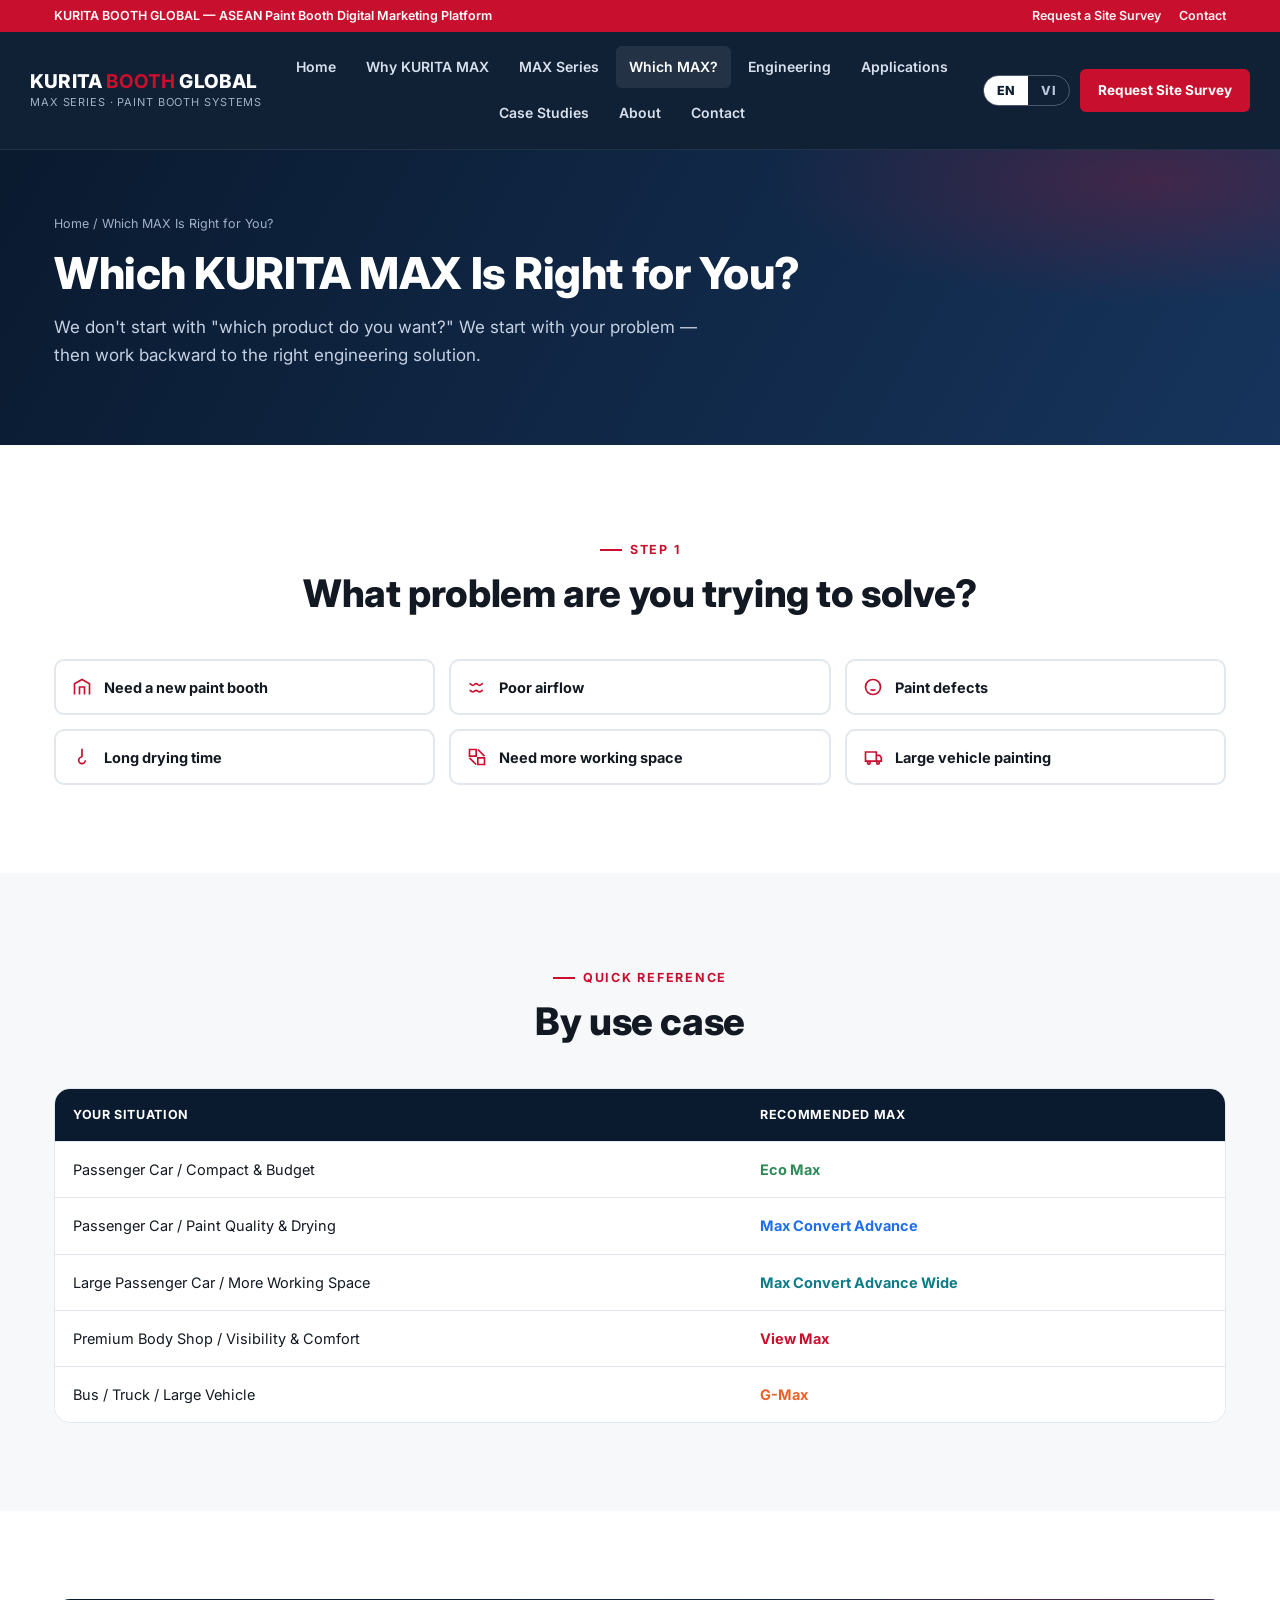
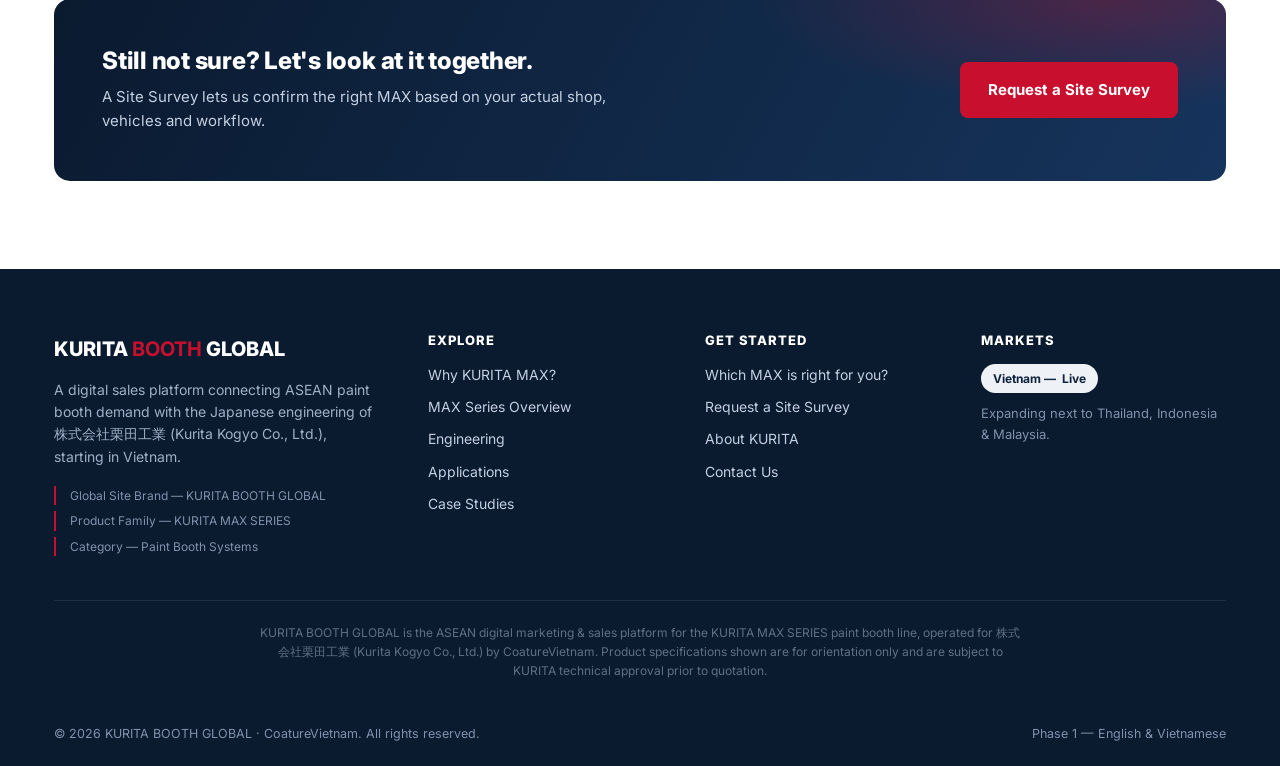
==== which-max.html @ d33c66dc "Add KURITA BOOTH GLOBAL bilingual website (EN/VI) Static 10-page site implementing the KURITA BOOTH " ====
<!DOCTYPE html>
<html lang="en" data-lang="en">
<head>
<meta charset="UTF-8">
<meta name="viewport" content="width=device-width, initial-scale=1.0">
<title>Which KURITA MAX Is Right for You? | KURITA BOOTH GLOBAL</title>
<meta name="description" content="Answer a few simple questions about your vehicles and paint booth challenges to find the right KURITA MAX model.">
<link rel="preconnect" href="https://fonts.googleapis.com">
<link href="https://fonts.googleapis.com/css2?family=Inter:wght@400;500;600;700;800&display=swap" rel="stylesheet">
<link rel="stylesheet" href="assets/css/style.css">
</head>
<body>

<header class="site-header">
  <div class="topbar">
    <div class="container">
      <div class="topbar-links">
        <span class="lang-en">KURITA BOOTH GLOBAL — ASEAN Paint Booth Digital Marketing Platform</span>
        <span class="lang-vi">KURITA BOOTH GLOBAL — Nền tảng Digital Marketing Paint Booth cho ASEAN</span>
      </div>
      <div class="topbar-links">
        <a href="site-survey.html"><span class="lang-en">Request a Site Survey</span><span class="lang-vi">Yêu cầu Site Survey</span></a>
        <a href="contact.html"><span class="lang-en">Contact</span><span class="lang-vi">Liên hệ</span></a>
      </div>
    </div>
  </div>
  <div class="container nav-wrap">
    <a href="index.html" class="brand">
      <span class="brand-name">KURITA <b>BOOTH</b> GLOBAL</span>
      <span class="brand-sub">MAX Series · Paint Booth Systems</span>
    </a>
    <nav class="nav">
      <a href="index.html"><span class="lang-en">Home</span><span class="lang-vi">Trang chủ</span></a>
      <a href="why-kurita-max.html"><span class="lang-en">Why KURITA MAX</span><span class="lang-vi">Vì sao chọn KURITA MAX</span></a>
      <a href="max-series.html"><span class="lang-en">MAX Series</span><span class="lang-vi">Dòng MAX Series</span></a>
      <a href="which-max.html" class="active"><span class="lang-en">Which MAX?</span><span class="lang-vi">Chọn MAX nào?</span></a>
      <a href="engineering.html"><span class="lang-en">Engineering</span><span class="lang-vi">Kỹ thuật</span></a>
      <a href="applications.html"><span class="lang-en">Applications</span><span class="lang-vi">Ứng dụng</span></a>
      <a href="case-studies.html"><span class="lang-en">Case Studies</span><span class="lang-vi">Case Study</span></a>
      <a href="about.html"><span class="lang-en">About</span><span class="lang-vi">Giới thiệu</span></a>
      <a href="contact.html"><span class="lang-en">Contact</span><span class="lang-vi">Liên hệ</span></a>
    </nav>
    <div class="nav-actions">
      <div class="lang-toggle">
        <button data-set-lang="en">EN</button>
        <button data-set-lang="vi">VI</button>
      </div>
      <a href="site-survey.html" class="btn btn-primary btn-sm">
        <span class="lang-en">Request Site Survey</span><span class="lang-vi">Yêu cầu Site Survey</span>
      </a>
      <button class="nav-toggle" aria-label="Menu">
        <svg viewBox="0 0 24 24" fill="none" stroke="currentColor" stroke-width="2"><path d="M3 6h18M3 12h18M3 18h18"/></svg>
      </button>
    </div>
  </div>
</header>

<section class="page-hero">
  <div class="container">
    <div class="breadcrumb"><a href="index.html">Home</a> / <span class="lang-en">Which MAX Is Right for You?</span><span class="lang-vi">Chọn MAX nào phù hợp?</span></div>
    <h1><span class="lang-en">Which KURITA MAX Is Right for You?</span><span class="lang-vi">MAX Nào Phù Hợp Với Bạn?</span></h1>
    <p><span class="lang-en">We don't start with "which product do you want?" We start with your problem — then work backward to the right engineering solution.</span><span class="lang-vi">Chúng tôi không bắt đầu bằng câu hỏi "bạn muốn sản phẩm nào?". Chúng tôi bắt đầu từ vấn đề của bạn — rồi đi ngược lại để tìm ra giải pháp kỹ thuật phù hợp.</span></p>
  </div>
</section>

<section class="section">
  <div class="container">
    <div class="section-head center">
      <span class="eyebrow"><span class="lang-en">Step 1</span><span class="lang-vi">Bước 1</span></span>
      <h2 class="section-title"><span class="lang-en">What problem are you trying to solve?</span><span class="lang-vi">Bạn đang muốn giải quyết vấn đề gì?</span></h2>
    </div>

    <div class="problem-grid">
      <button class="problem-chip" data-problem="new-booth">
        <svg viewBox="0 0 24 24" fill="none" stroke="currentColor" stroke-width="2"><path d="M3 21V8l9-5 9 5v13"/><path d="M9 21V12h6v9"/></svg>
        <span><span class="lang-en">Need a new paint booth</span><span class="lang-vi">Cần lắp đặt Paint Booth mới</span></span>
      </button>
      <button class="problem-chip" data-problem="airflow">
        <svg viewBox="0 0 24 24" fill="none" stroke="currentColor" stroke-width="2"><path d="M3 8c2 0 2 2 4 2s2-2 4-2 2 2 4 2 2-2 4-2M3 16c2 0 2 2 4 2s2-2 4-2 2 2 4 2 2-2 4-2"/></svg>
        <span><span class="lang-en">Poor airflow</span><span class="lang-vi">Luồng khí kém</span></span>
      </button>
      <button class="problem-chip" data-problem="defects">
        <svg viewBox="0 0 24 24" fill="none" stroke="currentColor" stroke-width="2"><circle cx="12" cy="12" r="9"/><path d="M9 9l.01.01M15 9l.01.01M9 15c1 1 5 1 6 0"/></svg>
        <span><span class="lang-en">Paint defects</span><span class="lang-vi">Lỗi bề mặt sơn</span></span>
      </button>
      <button class="problem-chip" data-problem="drying">
        <svg viewBox="0 0 24 24" fill="none" stroke="currentColor" stroke-width="2"><path d="M12 2v10M12 12a4 4 0 1 0 4 4"/></svg>
        <span><span class="lang-en">Long drying time</span><span class="lang-vi">Thời gian sấy lâu</span></span>
      </button>
      <button class="problem-chip" data-problem="space">
        <svg viewBox="0 0 24 24" fill="none" stroke="currentColor" stroke-width="2"><path d="M3 3h8v8H3zM13 13h8v8h-8z"/><path d="M13 3l8 8M3 13l8 8"/></svg>
        <span><span class="lang-en">Need more working space</span><span class="lang-vi">Cần thêm không gian thao tác</span></span>
      </button>
      <button class="problem-chip" data-problem="large-vehicle">
        <svg viewBox="0 0 24 24" fill="none" stroke="currentColor" stroke-width="2"><path d="M3 17h13V6H3zM16 10h4l2 3v4h-6z"/><circle cx="7" cy="19" r="1.6"/><circle cx="18" cy="19" r="1.6"/></svg>
        <span><span class="lang-en">Large vehicle painting</span><span class="lang-vi">Sơn xe kích thước lớn</span></span>
      </button>
    </div>

    <div class="problem-result" id="problem-result">
      <span class="eyebrow"><span class="lang-en">Step 2 — Result</span><span class="lang-vi">Bước 2 — Kết quả</span></span>
      <div class="problem-result-grid" style="margin-top:16px">
        <div class="pr-step">
          <b><span class="lang-en">Engineering Requirement</span><span class="lang-vi">Yêu cầu kỹ thuật</span></b>
          <div class="val" data-out="req"><span class="lang-en">—</span><span class="lang-vi">—</span></div>
        </div>
        <div class="pr-arrow">
          <svg viewBox="0 0 24 24" fill="none" stroke="currentColor" stroke-width="2"><path d="M5 12h14M13 6l6 6-6 6"/></svg>
        </div>
        <div class="pr-step">
          <b><span class="lang-en">Recommended MAX</span><span class="lang-vi">MAX được đề xuất</span></b>
          <div class="val"><a data-out="model-link" href="max-series.html" style="color:var(--red)"><span data-out="model">—</span></a></div>
        </div>
      </div>
      <p class="form-note" style="margin-top:18px;font-size:14px;color:var(--steel-600)" data-out="note">
        <span class="lang-en">—</span><span class="lang-vi">—</span>
      </p>
      <div style="margin-top:18px;display:flex;gap:12px;flex-wrap:wrap">
        <a href="site-survey.html" class="btn btn-primary btn-sm">
          <span class="lang-en">Request a Site Survey</span><span class="lang-vi">Yêu cầu Site Survey</span>
        </a>
        <a href="max-series.html" class="btn btn-outline btn-sm">
          <span class="lang-en">View MAX Series details</span><span class="lang-vi">Xem chi tiết MAX Series</span>
        </a>
      </div>
    </div>
  </div>
</section>

<section class="section section--alt">
  <div class="container">
    <div class="section-head center">
      <span class="eyebrow"><span class="lang-en">Quick Reference</span><span class="lang-vi">Tra cứu nhanh</span></span>
      <h2 class="section-title"><span class="lang-en">By use case</span><span class="lang-vi">Theo tình huống sử dụng</span></h2>
    </div>
    <div class="table-wrap">
      <table class="compare">
        <thead>
          <tr>
            <th><span class="lang-en">Your Situation</span><span class="lang-vi">Tình huống của bạn</span></th>
            <th><span class="lang-en">Recommended MAX</span><span class="lang-vi">MAX được đề xuất</span></th>
          </tr>
        </thead>
        <tbody>
          <tr>
            <td><span class="lang-en">Passenger Car / Compact &amp; Budget</span><span class="lang-vi">Xe con / Ngân sách vừa phải</span></td>
            <td><a href="max-series.html#eco-max" style="color:var(--acc-eco);font-weight:700">Eco Max</a></td>
          </tr>
          <tr>
            <td><span class="lang-en">Passenger Car / Paint Quality &amp; Drying</span><span class="lang-vi">Xe con / Chất lượng Sơn &amp; Sấy</span></td>
            <td><a href="max-series.html#max-convert-advance" style="color:var(--acc-adv);font-weight:700">Max Convert Advance</a></td>
          </tr>
          <tr>
            <td><span class="lang-en">Large Passenger Car / More Working Space</span><span class="lang-vi">Xe con cỡ lớn / Cần thêm không gian</span></td>
            <td><a href="max-series.html#max-convert-advance-wide" style="color:var(--acc-wide);font-weight:700">Max Convert Advance Wide</a></td>
          </tr>
          <tr>
            <td><span class="lang-en">Premium Body Shop / Visibility &amp; Comfort</span><span class="lang-vi">Xưởng cao cấp / Tầm nhìn &amp; Thoải mái</span></td>
            <td><a href="max-series.html#view-max" style="color:var(--acc-view);font-weight:700">View Max</a></td>
          </tr>
          <tr>
            <td><span class="lang-en">Bus / Truck / Large Vehicle</span><span class="lang-vi">Bus / Xe tải / Xe cỡ lớn</span></td>
            <td><a href="max-series.html#g-max" style="color:var(--acc-gmax);font-weight:700">G-Max</a></td>
          </tr>
        </tbody>
      </table>
    </div>
  </div>
</section>

<section class="section">
  <div class="container">
    <div class="cta-banner">
      <div class="cta-banner-text">
        <h3><span class="lang-en">Still not sure? Let's look at it together.</span><span class="lang-vi">Vẫn chưa chắc chắn? Hãy cùng chúng tôi xem xét trực tiếp.</span></h3>
        <p><span class="lang-en">A Site Survey lets us confirm the right MAX based on your actual shop, vehicles and workflow.</span><span class="lang-vi">Site Survey giúp chúng tôi xác nhận MAX phù hợp dựa trên xưởng, loại xe và quy trình thực tế của bạn.</span></p>
      </div>
      <div class="cta-banner-actions">
        <a href="site-survey.html" class="btn btn-primary"><span class="lang-en">Request a Site Survey</span><span class="lang-vi">Yêu cầu Site Survey</span></a>
      </div>
    </div>
  </div>
</section>

<footer class="site-footer">
  <div class="container">
    <div class="footer-grid">
      <div class="footer-col">
        <div class="footer-brand-name">KURITA <b>BOOTH</b> GLOBAL</div>
        <p class="footer-desc">
          <span class="lang-en">A digital sales platform connecting ASEAN paint booth demand with the Japanese engineering of 株式会社栗田工業 (Kurita Kogyo Co., Ltd.), starting in Vietnam.</span>
          <span class="lang-vi">Nền tảng bán hàng số kết nối nhu cầu Paint Booth tại ASEAN với năng lực kỹ thuật Nhật Bản của 株式会社栗田工業 (Kurita Kogyo Co., Ltd.), khởi đầu tại Vietnam.</span>
        </p>
        <div class="footer-tiers">
          <span>Global Site Brand — KURITA BOOTH GLOBAL</span>
          <span>Product Family — KURITA MAX SERIES</span>
          <span>Category — Paint Booth Systems</span>
        </div>
      </div>
      <div class="footer-col">
        <h4><span class="lang-en">Explore</span><span class="lang-vi">Khám phá</span></h4>
        <ul>
          <li><a href="why-kurita-max.html"><span class="lang-en">Why KURITA MAX?</span><span class="lang-vi">Vì sao chọn KURITA MAX?</span></a></li>
          <li><a href="max-series.html"><span class="lang-en">MAX Series Overview</span><span class="lang-vi">Tổng quan MAX Series</span></a></li>
          <li><a href="engineering.html"><span class="lang-en">Engineering</span><span class="lang-vi">Kỹ thuật</span></a></li>
          <li><a href="applications.html"><span class="lang-en">Applications</span><span class="lang-vi">Ứng dụng</span></a></li>
          <li><a href="case-studies.html"><span class="lang-en">Case Studies</span><span class="lang-vi">Case Study</span></a></li>
        </ul>
      </div>
      <div class="footer-col">
        <h4><span class="lang-en">Get Started</span><span class="lang-vi">Bắt đầu</span></h4>
        <ul>
          <li><a href="which-max.html"><span class="lang-en">Which MAX is right for you?</span><span class="lang-vi">MAX nào phù hợp với bạn?</span></a></li>
          <li><a href="site-survey.html"><span class="lang-en">Request a Site Survey</span><span class="lang-vi">Yêu cầu Site Survey</span></a></li>
          <li><a href="about.html"><span class="lang-en">About KURITA</span><span class="lang-vi">Về KURITA</span></a></li>
          <li><a href="contact.html"><span class="lang-en">Contact Us</span><span class="lang-vi">Liên hệ</span></a></li>
        </ul>
      </div>
      <div class="footer-col">
        <h4><span class="lang-en">Markets</span><span class="lang-vi">Thị trường</span></h4>
        <ul>
          <li><span class="badge-phase">Vietnam — <span class="lang-en">Live</span><span class="lang-vi">Đang triển khai</span></span></li>
          <li style="margin-top:10px;color:#7f93ac;font-size:13px">
            <span class="lang-en">Expanding next to Thailand, Indonesia &amp; Malaysia.</span>
            <span class="lang-vi">Mở rộng tiếp theo sang Thailand, Indonesia &amp; Malaysia.</span>
          </li>
        </ul>
      </div>
    </div>
    <p class="footer-disclaimer" style="padding-top:22px">
      <span class="lang-en">KURITA BOOTH GLOBAL is the ASEAN digital marketing &amp; sales platform for the KURITA MAX SERIES paint booth line, operated for 株式会社栗田工業 (Kurita Kogyo Co., Ltd.) by CoatureVietnam. Product specifications shown are for orientation only and are subject to KURITA technical approval prior to quotation.</span>
      <span class="lang-vi">KURITA BOOTH GLOBAL là nền tảng digital marketing &amp; bán hàng tại ASEAN cho dòng Paint Booth KURITA MAX SERIES, được CoatureVietnam vận hành cho 株式会社栗田工業 (Kurita Kogyo Co., Ltd.). Thông số sản phẩm hiển thị chỉ mang tính định hướng và cần được KURITA xác nhận kỹ thuật trước khi báo giá chính thức.</span>
    </p>
    <div class="footer-bottom">
      <span>© <span data-year></span> KURITA BOOTH GLOBAL · CoatureVietnam. <span class="lang-en">All rights reserved.</span><span class="lang-vi">Bảo lưu mọi quyền.</span></span>
      <span><span class="lang-en">Phase 1 — English &amp; Vietnamese</span><span class="lang-vi">Giai đoạn 1 — Tiếng Anh &amp; Tiếng Việt</span></span>
    </div>
  </div>
</footer>
<script src="assets/js/main.js"></script>
</body>
</html>
---- assets/css/style.css ----
/* ==========================================================================
   KURITA BOOTH GLOBAL — ASEAN Paint Booth Digital Marketing Platform
   Design Concept: Japanese Engineering / Professional / Industrial / Clean / Reliable / Modern
   ========================================================================== */

:root{
  --navy-900:#0a1a2f;
  --navy-800:#0f2340;
  --navy-700:#16345c;
  --steel-600:#4a5b6e;
  --steel-400:#7c8ba0;
  --steel-100:#eef1f5;
  --steel-50:#f6f8fa;
  --ink:#131922;
  --white:#ffffff;
  --red:#c8102e;
  --red-dark:#9c0c23;
  --line:#e2e7ee;

  --acc-eco:#2e8b57;
  --acc-adv:#1f6feb;
  --acc-wide:#0e7c86;
  --acc-view:#c8102e;
  --acc-gmax:#e8622c;

  --radius:10px;
  --radius-lg:16px;
  --shadow-sm:0 1px 2px rgba(15,35,64,.06), 0 1px 1px rgba(15,35,64,.04);
  --shadow-md:0 8px 24px rgba(15,35,64,.10);
  --shadow-lg:0 16px 40px rgba(15,35,64,.16);
  --maxw:1220px;
  --font:'Inter',-apple-system,BlinkMacSystemFont,"Segoe UI",Roboto,"Helvetica Neue",Arial,sans-serif;
}

*,*::before,*::after{box-sizing:border-box}
html{scroll-behavior:smooth}
body{
  margin:0;
  font-family:var(--font);
  color:var(--ink);
  background:var(--white);
  -webkit-font-smoothing:antialiased;
  line-height:1.6;
}
img{max-width:100%;display:block}
a{color:inherit;text-decoration:none}
ul{list-style:none;margin:0;padding:0}
h1,h2,h3,h4{margin:0;font-weight:800;letter-spacing:-.01em;line-height:1.15}
p{margin:0}
button{font-family:inherit}
.container{max-width:var(--maxw);margin:0 auto;padding:0 24px}

/* language toggle visibility */
[data-lang="en"] .lang-vi{display:none !important}
[data-lang="vi"] .lang-en{display:none !important}

/* ---------- utility ---------- */
.eyebrow{
  display:inline-flex;align-items:center;gap:8px;
  font-size:12.5px;font-weight:700;letter-spacing:.14em;text-transform:uppercase;
  color:var(--red);
}
.eyebrow::before{content:"";width:22px;height:2px;background:var(--red);display:inline-block}
.section{padding:88px 0}
.section--tight{padding:64px 0}
.section--alt{background:var(--steel-50)}
.section--navy{background:var(--navy-900);color:var(--white)}
.section-head{max-width:720px;margin-bottom:44px}
.section-head.center{max-width:760px;margin-left:auto;margin-right:auto;text-align:center}
.section-title{font-size:clamp(26px,3.4vw,38px);margin-top:12px}
.section-sub{margin-top:16px;color:var(--steel-600);font-size:17px}
.section--navy .section-sub{color:#b9c6da}
.section--navy .eyebrow{color:#ff6b7f}

.tag{
  display:inline-block;font-size:11.5px;font-weight:800;letter-spacing:.09em;
  text-transform:uppercase;padding:5px 10px;border-radius:100px;
}

/* ---------- buttons ---------- */
.btn{
  display:inline-flex;align-items:center;justify-content:center;gap:8px;
  padding:14px 26px;border-radius:8px;font-weight:700;font-size:15px;
  border:2px solid transparent;cursor:pointer;transition:.18s ease;white-space:nowrap;
}
.btn-primary{background:var(--red);color:#fff}
.btn-primary:hover{background:var(--red-dark)}
.btn-secondary{background:transparent;border-color:rgba(255,255,255,.5);color:#fff}
.btn-secondary:hover{background:rgba(255,255,255,.12)}
.btn-outline{background:transparent;border-color:var(--navy-800);color:var(--navy-800)}
.btn-outline:hover{background:var(--navy-800);color:#fff}
.btn-sm{padding:9px 16px;font-size:13.5px;border-radius:6px}
.btn-block{width:100%}
.btn svg{width:16px;height:16px;flex:none}

/* ==========================================================================
   HEADER / NAV
   ========================================================================== */
.site-header{
  position:sticky;top:0;z-index:100;background:rgba(10,26,47,.97);
  backdrop-filter:blur(6px);
  border-bottom:1px solid rgba(255,255,255,.08);
}
.topbar{
  background:var(--red);color:#fff;font-size:12.5px;font-weight:600;
}
.topbar .container{display:flex;justify-content:space-between;align-items:center;padding-top:6px;padding-bottom:6px;gap:12px}
.topbar-links{display:flex;gap:18px;flex-wrap:wrap}
.topbar-links a{opacity:.95}
.topbar-links a:hover{text-decoration:underline}

.nav-wrap{display:flex;align-items:center;justify-content:space-between;padding:14px 0;gap:20px}
.brand{display:flex;flex-direction:column;line-height:1.1;color:#fff}
.brand-name{font-size:19px;font-weight:800;letter-spacing:.01em}
.brand-name b{color:var(--red)}
.brand-sub{font-size:11px;color:#9fb0c7;letter-spacing:.08em;text-transform:uppercase;margin-top:3px}

.nav{display:flex;align-items:center;gap:4px;flex:1;justify-content:center;flex-wrap:wrap}
.nav a{
  color:#d7e0ee;font-size:14px;font-weight:600;padding:10px 13px;border-radius:6px;
  transition:.15s;
}
.nav a:hover,.nav a.active{color:#fff;background:rgba(255,255,255,.08)}

.nav-actions{display:flex;align-items:center;gap:10px}
.lang-toggle{
  display:flex;border:1px solid rgba(255,255,255,.25);border-radius:100px;overflow:hidden;
}
.lang-toggle button{
  background:transparent;border:none;color:#b9c6da;font-size:12.5px;font-weight:800;
  padding:7px 13px;cursor:pointer;letter-spacing:.03em;
}
.lang-toggle button.is-active{background:#fff;color:var(--navy-900)}

.nav-toggle{display:none;background:transparent;border:none;color:#fff;padding:8px;cursor:pointer}
.nav-toggle svg{width:26px;height:26px}

@media (max-width:960px){
  .nav{
    position:absolute;top:100%;left:0;right:0;background:var(--navy-800);
    flex-direction:column;align-items:stretch;padding:10px 20px 18px;gap:2px;
    display:none;border-bottom:1px solid rgba(255,255,255,.1);
  }
  .nav.is-open{display:flex}
  .nav a{padding:12px 8px;border-bottom:1px solid rgba(255,255,255,.06)}
  .nav-toggle{display:inline-flex}
  .site-header{position:sticky}
}
@media (max-width:640px){
  .topbar .container{font-size:11.5px}
  .topbar-links{gap:12px}
}

/* ==========================================================================
   HERO
   ========================================================================== */
.hero{
  position:relative;background:linear-gradient(120deg,var(--navy-900) 0%,var(--navy-700) 100%);
  color:#fff;overflow:hidden;
}
.hero::after{
  content:"";position:absolute;inset:0;
  background:radial-gradient(60% 80% at 85% 20%, rgba(200,16,46,.28), transparent 60%);
  pointer-events:none;
}
.hero-grid{
  position:relative;z-index:1;display:grid;grid-template-columns:1.05fr .95fr;gap:48px;
  align-items:center;padding:88px 0 96px;
}
.hero-badge{
  display:inline-flex;align-items:center;gap:8px;background:rgba(255,255,255,.08);
  border:1px solid rgba(255,255,255,.18);padding:7px 14px;border-radius:100px;
  font-size:12.5px;font-weight:700;letter-spacing:.06em;text-transform:uppercase;color:#ffd7dc;
}
.hero-title{font-size:clamp(32px,4.6vw,54px);margin-top:20px;color:#fff}
.hero-title em{color:#ff8a97;font-style:normal}
.hero-sub{margin-top:20px;font-size:18px;color:#c4d0e2;max-width:560px}
.hero-actions{display:flex;gap:14px;margin-top:34px;flex-wrap:wrap}
.hero-meta{display:flex;gap:28px;margin-top:44px;flex-wrap:wrap}
.hero-meta div{border-left:2px solid var(--red);padding-left:12px}
.hero-meta strong{display:block;font-size:13px;color:#fff}
.hero-meta span{font-size:12.5px;color:#8fa1ba}

.hero-visual{position:relative}
.hero-photo{
  border-radius:var(--radius-lg);overflow:hidden;box-shadow:var(--shadow-lg);
  border:1px solid rgba(255,255,255,.15);
}
.hero-photo img{width:100%;height:100%;object-fit:cover;aspect-ratio:4/3}
.hero-photo-cap{
  position:absolute;bottom:-18px;left:24px;background:#fff;color:var(--navy-900);
  padding:12px 18px;border-radius:8px;box-shadow:var(--shadow-md);font-size:13px;font-weight:700;
}
.hero-photo-cap span{display:block;font-weight:500;color:var(--steel-600);font-size:11.5px;margin-top:2px}

@media (max-width:960px){
  .hero-grid{grid-template-columns:1fr;padding-top:56px;padding-bottom:64px}
  .hero-visual{order:-1}
  .hero-photo-cap{position:static;margin-top:16px;display:inline-block}
}

/* page header (non-home pages) */
.page-hero{
  background:linear-gradient(120deg,var(--navy-900),var(--navy-700));color:#fff;
  padding:64px 0 76px;position:relative;overflow:hidden;
}
.page-hero::after{
  content:"";position:absolute;inset:0;
  background:radial-gradient(50% 70% at 90% 10%, rgba(200,16,46,.25), transparent 60%);
}
.page-hero .container{position:relative;z-index:1}
.breadcrumb{font-size:12.5px;color:#9fb0c7;margin-bottom:14px}
.breadcrumb a:hover{text-decoration:underline}
.page-hero h1{font-size:clamp(28px,4vw,44px);color:#fff}
.page-hero p{margin-top:16px;color:#c4d0e2;font-size:17px;max-width:680px}

/* ==========================================================================
   CARDS / GRIDS
   ========================================================================== */
.grid{display:grid;gap:24px}
.grid-2{grid-template-columns:repeat(2,1fr)}
.grid-3{grid-template-columns:repeat(3,1fr)}
.grid-4{grid-template-columns:repeat(4,1fr)}
.grid-5{grid-template-columns:repeat(5,1fr)}
.grid-6{grid-template-columns:repeat(6,1fr)}
@media (max-width:960px){
  .grid-3,.grid-4{grid-template-columns:repeat(2,1fr)}
  .grid-5,.grid-6{grid-template-columns:repeat(3,1fr)}
}
@media (max-width:640px){
  .grid-2,.grid-3,.grid-4,.grid-5,.grid-6{grid-template-columns:1fr}
}

.card{
  background:#fff;border:1px solid var(--line);border-radius:var(--radius-lg);
  padding:28px;box-shadow:var(--shadow-sm);transition:.2s;
}
.card:hover{box-shadow:var(--shadow-md);transform:translateY(-2px)}
.card-icon{
  width:48px;height:48px;border-radius:10px;background:var(--steel-100);
  display:flex;align-items:center;justify-content:center;margin-bottom:18px;color:var(--navy-800);
}
.card-icon svg{width:24px;height:24px}
.card h3{font-size:18px;margin-bottom:10px}
.card p{color:var(--steel-600);font-size:14.5px}

/* pillar (engineering) cards with accent top bar */
.pillar-card{position:relative;padding-top:32px}
.pillar-card::before{
  content:"";position:absolute;top:0;left:28px;right:28px;height:3px;background:var(--red);
  border-radius:2px;
}

/* why-kurita reason list */
.reason-list{display:grid;gap:18px}
.reason-item{
  display:flex;gap:16px;padding:22px;background:#fff;border:1px solid var(--line);
  border-radius:var(--radius);
}
.reason-num{
  flex:none;width:38px;height:38px;border-radius:8px;background:var(--navy-900);color:#fff;
  display:flex;align-items:center;justify-content:center;font-weight:800;font-size:14px;
}
.reason-item h3{font-size:16.5px;margin-bottom:6px}
.reason-item p{color:var(--steel-600);font-size:14.5px}

/* ---------- product cards ---------- */
.product-card{
  position:relative;background:#fff;border:1px solid var(--line);border-radius:var(--radius-lg);
  overflow:hidden;box-shadow:var(--shadow-sm);transition:.2s;display:flex;flex-direction:column;
}
.product-card:hover{box-shadow:var(--shadow-lg);transform:translateY(-3px)}
.product-accent{height:6px;width:100%}
.product-media{
  aspect-ratio:16/10;background:var(--steel-100);display:flex;align-items:center;justify-content:center;
  overflow:hidden;position:relative;
}
.product-media img{width:100%;height:100%;object-fit:cover}
.product-body{padding:22px 22px 26px;flex:1;display:flex;flex-direction:column}
.product-badge{
  align-self:flex-start;font-size:11px;font-weight:800;letter-spacing:.08em;text-transform:uppercase;
  color:#fff;padding:5px 10px;border-radius:100px;margin-bottom:12px;
}
.product-body h3{font-size:20px;margin-bottom:6px}
.product-msg{font-size:14px;font-weight:700;color:var(--steel-600);margin-bottom:12px}
.product-body p.desc{font-size:14.5px;color:var(--steel-600);margin-bottom:18px;flex:1}
.product-best{
  font-size:13px;color:var(--navy-800);background:var(--steel-50);border:1px solid var(--line);
  border-radius:8px;padding:10px 12px;margin-bottom:16px;
}
.product-best b{display:block;font-size:11px;text-transform:uppercase;letter-spacing:.06em;color:var(--steel-400);margin-bottom:3px}

/* ---------- comparison table ---------- */
.table-wrap{overflow-x:auto;border-radius:var(--radius-lg);border:1px solid var(--line)}
table.compare{width:100%;border-collapse:collapse;min-width:760px;background:#fff}
table.compare th,table.compare td{padding:16px 18px;text-align:left;border-bottom:1px solid var(--line);font-size:14.5px}
table.compare thead th{background:var(--navy-900);color:#fff;font-size:12.5px;text-transform:uppercase;letter-spacing:.05em}
table.compare tbody tr:last-child td{border-bottom:none}
table.compare tbody tr:hover{background:var(--steel-50)}
table.compare td b{display:block;font-size:15px;margin-bottom:2px}

/* ==========================================================================
   PROBLEM SELECTOR ("What problem are you trying to solve?")
   ========================================================================== */
.problem-grid{display:grid;grid-template-columns:repeat(3,1fr);gap:14px}
@media (max-width:768px){.problem-grid{grid-template-columns:repeat(2,1fr)}}
@media (max-width:480px){.problem-grid{grid-template-columns:1fr}}
.problem-chip{
  display:flex;align-items:center;gap:12px;text-align:left;background:#fff;border:2px solid var(--line);
  border-radius:var(--radius);padding:16px 16px;cursor:pointer;font-weight:700;font-size:14.5px;color:var(--ink);
  transition:.15s;
}
.problem-chip svg{flex:none;width:20px;height:20px;color:var(--red)}
.problem-chip:hover{border-color:var(--red);box-shadow:var(--shadow-sm)}
.problem-chip.is-active{border-color:var(--red);background:#fff5f6}

.problem-result{
  margin-top:28px;border:2px dashed var(--line);border-radius:var(--radius-lg);padding:28px;
  display:none;
}
.problem-result.is-visible{display:block}
.problem-result-grid{display:grid;grid-template-columns:repeat(3,1fr);gap:20px;align-items:stretch}
@media (max-width:860px){.problem-result-grid{grid-template-columns:1fr}}
.pr-step{padding:16px 0}
.pr-step b{display:block;font-size:11.5px;text-transform:uppercase;letter-spacing:.07em;color:var(--red);margin-bottom:8px}
.pr-step .val{font-size:16px;font-weight:700}
.pr-arrow{display:flex;align-items:center;justify-content:center;color:var(--steel-400)}
.pr-arrow svg{width:22px;height:22px}
@media (max-width:860px){.pr-arrow{transform:rotate(90deg);margin:-6px 0}}

/* ==========================================================================
   FUNNEL / PROCESS STEPS
   ========================================================================== */
.funnel{display:flex;gap:0;flex-wrap:wrap;align-items:stretch}
.funnel-step{
  flex:1;min-width:150px;background:#fff;border:1px solid var(--line);border-radius:var(--radius);
  padding:20px 18px;position:relative;
}
.funnel-step .step-no{
  width:30px;height:30px;border-radius:100px;background:var(--navy-900);color:#fff;font-weight:800;
  font-size:13px;display:flex;align-items:center;justify-content:center;margin-bottom:14px;
}
.funnel-step h4{font-size:14.5px;margin-bottom:6px}
.funnel-step p{font-size:13px;color:var(--steel-600)}
.funnel-arrow{display:flex;align-items:center;justify-content:center;color:var(--steel-400);flex:none;width:36px}
.funnel-arrow svg{width:20px;height:20px}
@media (max-width:900px){
  .funnel{flex-direction:column}
  .funnel-arrow{width:100%;height:28px;transform:rotate(90deg)}
}

/* vertical funnel variant */
.funnel-v{display:flex;flex-direction:column;gap:0}
.funnel-v .funnel-step{width:100%}
.funnel-v .funnel-arrow{transform:rotate(90deg);height:30px;margin:2px 0}

/* ==========================================================================
   STATS / TRUST
   ========================================================================== */
.stats-row{display:grid;grid-template-columns:repeat(4,1fr);gap:24px}
@media (max-width:860px){.stats-row{grid-template-columns:repeat(2,1fr)}}
.stat{text-align:left;padding:22px 0;border-top:2px solid rgba(255,255,255,.18)}
.stat .num{font-size:30px;font-weight:800;color:#fff}
.stat .lbl{font-size:13px;color:#9fb0c7;margin-top:6px}

/* ==========================================================================
   CASE STUDIES
   ========================================================================== */
.case-card{
  background:#fff;border:1px solid var(--line);border-radius:var(--radius-lg);overflow:hidden;
  display:flex;flex-direction:column;box-shadow:var(--shadow-sm);
}
.case-media{aspect-ratio:16/9;background:linear-gradient(135deg,var(--navy-800),var(--navy-700));position:relative;display:flex;align-items:center;justify-content:center;color:#fff}
.case-media svg{width:44px;height:44px;opacity:.85}
.case-body{padding:22px}
.case-tag{font-size:11px;font-weight:800;letter-spacing:.07em;text-transform:uppercase;color:var(--red);margin-bottom:8px;display:block}
.case-body h3{font-size:17px;margin-bottom:8px}
.case-body p{font-size:14px;color:var(--steel-600)}
.case-card--highlight{border:2px solid var(--red)}
.case-card--highlight .case-media{background:linear-gradient(135deg,var(--red-dark),var(--red))}

/* ==========================================================================
   CTA BANNER
   ========================================================================== */
.cta-banner{
  background:linear-gradient(120deg,var(--navy-900),var(--navy-700));color:#fff;border-radius:var(--radius-lg);
  padding:48px;display:flex;justify-content:space-between;align-items:center;gap:32px;flex-wrap:wrap;
  position:relative;overflow:hidden;
}
.cta-banner::after{content:"";position:absolute;inset:0;background:radial-gradient(50% 100% at 90% 0%, rgba(200,16,46,.3), transparent 60%)}
.cta-banner-text{position:relative;z-index:1;max-width:560px}
.cta-banner h3{font-size:24px;color:#fff}
.cta-banner p{margin-top:10px;color:#c4d0e2;font-size:15px}
.cta-banner-actions{position:relative;z-index:1;display:flex;gap:12px;flex-wrap:wrap}

/* ==========================================================================
   FORMS
   ========================================================================== */
.form-grid{display:grid;grid-template-columns:1fr 1fr;gap:18px}
@media (max-width:640px){.form-grid{grid-template-columns:1fr}}
.field{display:flex;flex-direction:column;gap:7px}
.field.full{grid-column:1/-1}
.field label{font-size:13px;font-weight:700;color:var(--navy-800)}
.field input,.field select,.field textarea{
  border:1.5px solid var(--line);border-radius:8px;padding:12px 14px;font-size:14.5px;font-family:inherit;
  color:var(--ink);background:#fff;
}
.field input:focus,.field select:focus,.field textarea:focus{outline:none;border-color:var(--navy-700)}
.field textarea{resize:vertical;min-height:110px}
.form-note{font-size:12.5px;color:var(--steel-400);margin-top:14px}

/* ==========================================================================
   FOOTER
   ========================================================================== */
.site-footer{background:var(--navy-900);color:#c4d0e2;padding-top:64px}
.footer-grid{display:grid;grid-template-columns:1.4fr 1fr 1fr 1fr;gap:32px;padding-bottom:44px;border-bottom:1px solid rgba(255,255,255,.1)}
@media (max-width:860px){.footer-grid{grid-template-columns:1fr 1fr}}
@media (max-width:560px){.footer-grid{grid-template-columns:1fr}}
.footer-col h4{color:#fff;font-size:13px;text-transform:uppercase;letter-spacing:.07em;margin-bottom:16px}
.footer-col ul li{margin-bottom:10px;font-size:14px}
.footer-col ul li a:hover{color:#fff;text-decoration:underline}
.footer-brand-name{font-size:20px;font-weight:800;color:#fff}
.footer-brand-name b{color:var(--red)}
.footer-desc{font-size:14px;margin-top:14px;color:#9fb0c7;max-width:320px}
.footer-tiers{margin-top:18px;display:flex;flex-direction:column;gap:6px}
.footer-tiers span{font-size:12px;color:#7f93ac;padding-left:14px;border-left:2px solid var(--red)}
.footer-bottom{
  display:flex;justify-content:space-between;align-items:center;padding:22px 0;gap:16px;flex-wrap:wrap;
  font-size:12.5px;color:#7f93ac;
}
.footer-bottom a:hover{color:#fff}
.footer-disclaimer{font-size:12px;color:#5f7086;max-width:760px;margin:0 auto;padding:0 0 22px;text-align:center}

/* ==========================================================================
   MISC
   ========================================================================== */
.divider{height:1px;background:var(--line);margin:0}
.center{text-align:center}
.mt-lg{margin-top:56px}
.icon-check{color:var(--red);width:18px;height:18px;flex:none}
.list-check li{display:flex;gap:10px;align-items:flex-start;font-size:14.5px;color:var(--steel-600);margin-bottom:10px}
.badge-phase{
  display:inline-flex;align-items:center;gap:6px;background:var(--steel-100);color:var(--navy-800);
  font-size:12px;font-weight:700;padding:5px 12px;border-radius:100px;
}
.two-col{display:grid;grid-template-columns:1fr 1fr;gap:48px;align-items:center}
@media (max-width:860px){.two-col{grid-template-columns:1fr}}
.note-box{
  background:var(--steel-50);border-left:3px solid var(--navy-800);border-radius:0 8px 8px 0;
  padding:18px 20px;font-size:14px;color:var(--steel-600);
}
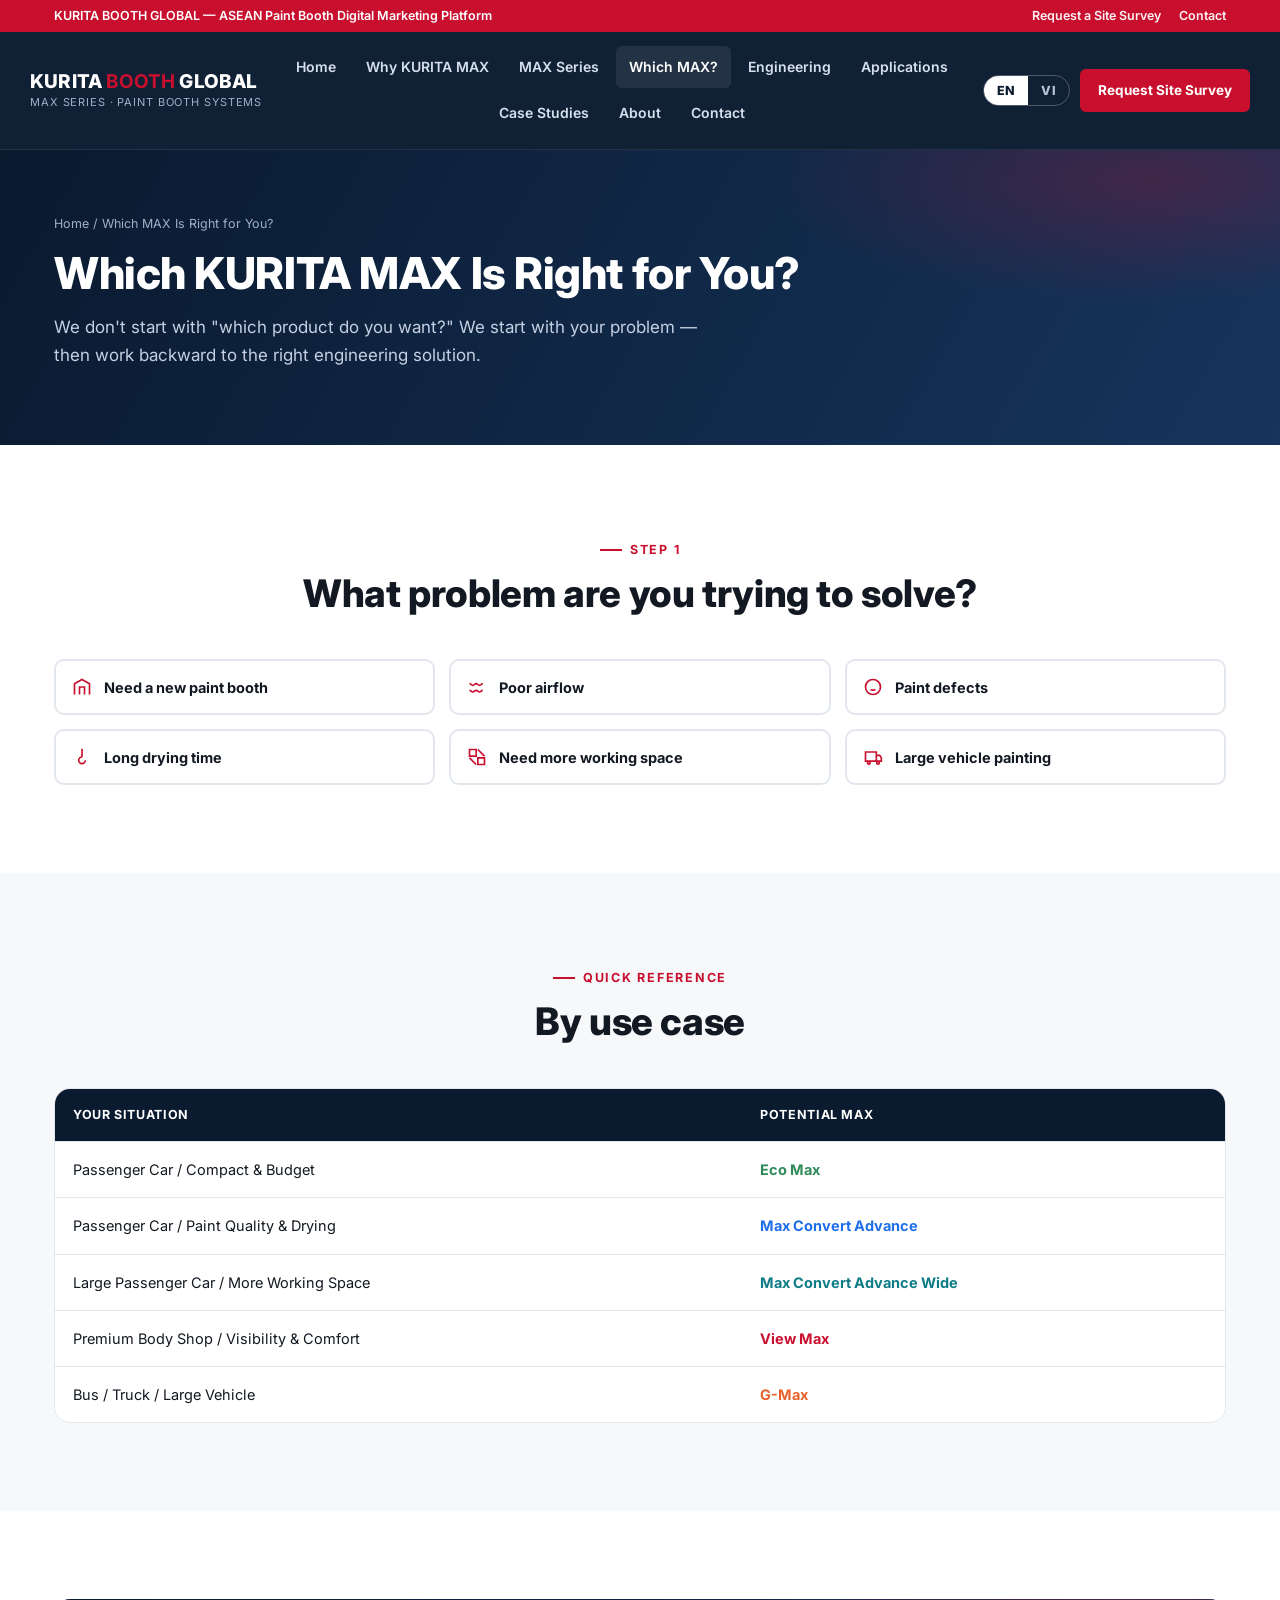
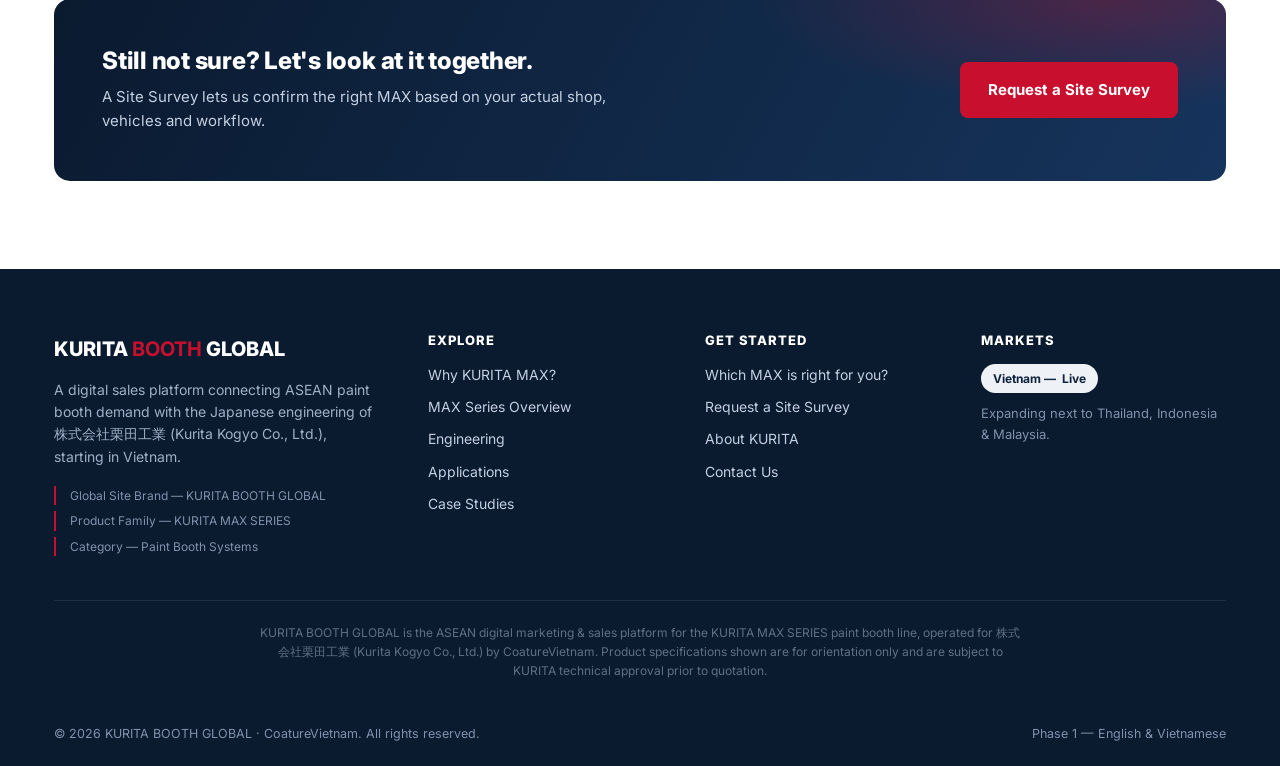
==== commit be28ff95: "Which MAX: relabel to "Potential MAX" and add 5-step confirmation flow Per management feedback (Sep " ====
--- a/which-max.html
+++ b/which-max.html
@@ -99,6 +99,7 @@
 
     <div class="problem-result" id="problem-result">
       <span class="eyebrow"><span class="lang-en">Step 2 — Result</span><span class="lang-vi">Bước 2 — Kết quả</span></span>
+
       <div class="problem-result-grid" style="margin-top:16px">
         <div class="pr-step">
           <b><span class="lang-en">Engineering Requirement</span><span class="lang-vi">Yêu cầu kỹ thuật</span></b>
@@ -108,10 +109,43 @@
           <svg viewBox="0 0 24 24" fill="none" stroke="currentColor" stroke-width="2"><path d="M5 12h14M13 6l6 6-6 6"/></svg>
         </div>
         <div class="pr-step">
-          <b><span class="lang-en">Recommended MAX</span><span class="lang-vi">MAX được đề xuất</span></b>
+          <b><span class="lang-en">Potential MAX</span><span class="lang-vi">MAX tiềm năng</span></b>
           <div class="val"><a data-out="model-link" href="max-series.html" style="color:var(--red)"><span data-out="model">—</span></a></div>
         </div>
       </div>
+
+      <div style="margin-top:24px;display:flex;gap:8px;flex-wrap:wrap;align-items:stretch">
+        <div style="flex:1;min-width:110px;padding:12px;border:1px solid #e2e6ee;border-radius:8px">
+          <div style="width:22px;height:22px;border-radius:50%;background:var(--ink);color:#fff;font-size:11px;font-weight:700;display:flex;align-items:center;justify-content:center;margin-bottom:8px">1</div>
+          <b style="font-size:13px;display:block"><span class="lang-en">Problem</span><span class="lang-vi">Vấn đề</span></b>
+          <div style="font-size:11.5px;color:var(--steel-600);margin-top:4px"><span class="lang-en">What you selected above</span><span class="lang-vi">Lựa chọn của bạn ở trên</span></div>
+        </div>
+        <div style="flex:1;min-width:110px;padding:12px;border:1px solid #e2e6ee;border-radius:8px">
+          <div style="width:22px;height:22px;border-radius:50%;background:var(--ink);color:#fff;font-size:11px;font-weight:700;display:flex;align-items:center;justify-content:center;margin-bottom:8px">2</div>
+          <b style="font-size:13px;display:block"><span class="lang-en">Potential MAX</span><span class="lang-vi">MAX tiềm năng</span></b>
+          <div style="font-size:11.5px;color:var(--steel-600);margin-top:4px"><span class="lang-en">Instant match from the website</span><span class="lang-vi">Kết quả tức thời từ website</span></div>
+        </div>
+        <div style="flex:1;min-width:110px;padding:12px;border:1px solid #e2e6ee;border-radius:8px">
+          <div style="width:22px;height:22px;border-radius:50%;background:var(--ink);color:#fff;font-size:11px;font-weight:700;display:flex;align-items:center;justify-content:center;margin-bottom:8px">3</div>
+          <b style="font-size:13px;display:block"><span class="lang-en">Site Survey</span><span class="lang-vi">Site Survey</span></b>
+          <div style="font-size:11.5px;color:var(--steel-600);margin-top:4px"><span class="lang-en">On-site visit &amp; findings</span><span class="lang-vi">Khảo sát thực tế</span></div>
+        </div>
+        <div style="flex:1;min-width:110px;padding:12px;border:1px solid #e2e6ee;border-radius:8px">
+          <div style="width:22px;height:22px;border-radius:50%;background:var(--ink);color:#fff;font-size:11px;font-weight:700;display:flex;align-items:center;justify-content:center;margin-bottom:8px">4</div>
+          <b style="font-size:13px;display:block"><span class="lang-en">KURITA Technical Review</span><span class="lang-vi">KURITA rà soát kỹ thuật</span></b>
+          <div style="font-size:11.5px;color:var(--steel-600);margin-top:4px"><span class="lang-en">Japan engineering validates</span><span class="lang-vi">Kỹ sư Nhật xác nhận</span></div>
+        </div>
+        <div style="flex:1;min-width:110px;padding:12px;border:1px solid var(--red);border-radius:8px">
+          <div style="width:22px;height:22px;border-radius:50%;background:var(--red);color:#fff;font-size:11px;font-weight:700;display:flex;align-items:center;justify-content:center;margin-bottom:8px">5</div>
+          <b style="font-size:13px;display:block"><span class="lang-en">Final Recommendation</span><span class="lang-vi">Đề xuất cuối cùng</span></b>
+          <div style="font-size:11.5px;color:var(--steel-600);margin-top:4px"><span class="lang-en">Confirmed MAX model</span><span class="lang-vi">Model được xác nhận</span></div>
+        </div>
+      </div>
+      <p style="margin-top:12px;font-size:12px;font-style:italic;color:#94a3b8">
+        <span class="lang-en">This is a potential match based on your answer — not a final decision.</span>
+        <span class="lang-vi">Đây là gợi ý dựa trên câu trả lời của bạn — chưa phải quyết định cuối cùng.</span>
+      </p>
+
       <p class="form-note" style="margin-top:18px;font-size:14px;color:var(--steel-600)" data-out="note">
         <span class="lang-en">—</span><span class="lang-vi">—</span>
       </p>
@@ -138,7 +172,7 @@
         <thead>
           <tr>
             <th><span class="lang-en">Your Situation</span><span class="lang-vi">Tình huống của bạn</span></th>
-            <th><span class="lang-en">Recommended MAX</span><span class="lang-vi">MAX được đề xuất</span></th>
+            <th><span class="lang-en">Potential MAX</span><span class="lang-vi">MAX tiềm năng</span></th>
           </tr>
         </thead>
         <tbody>
